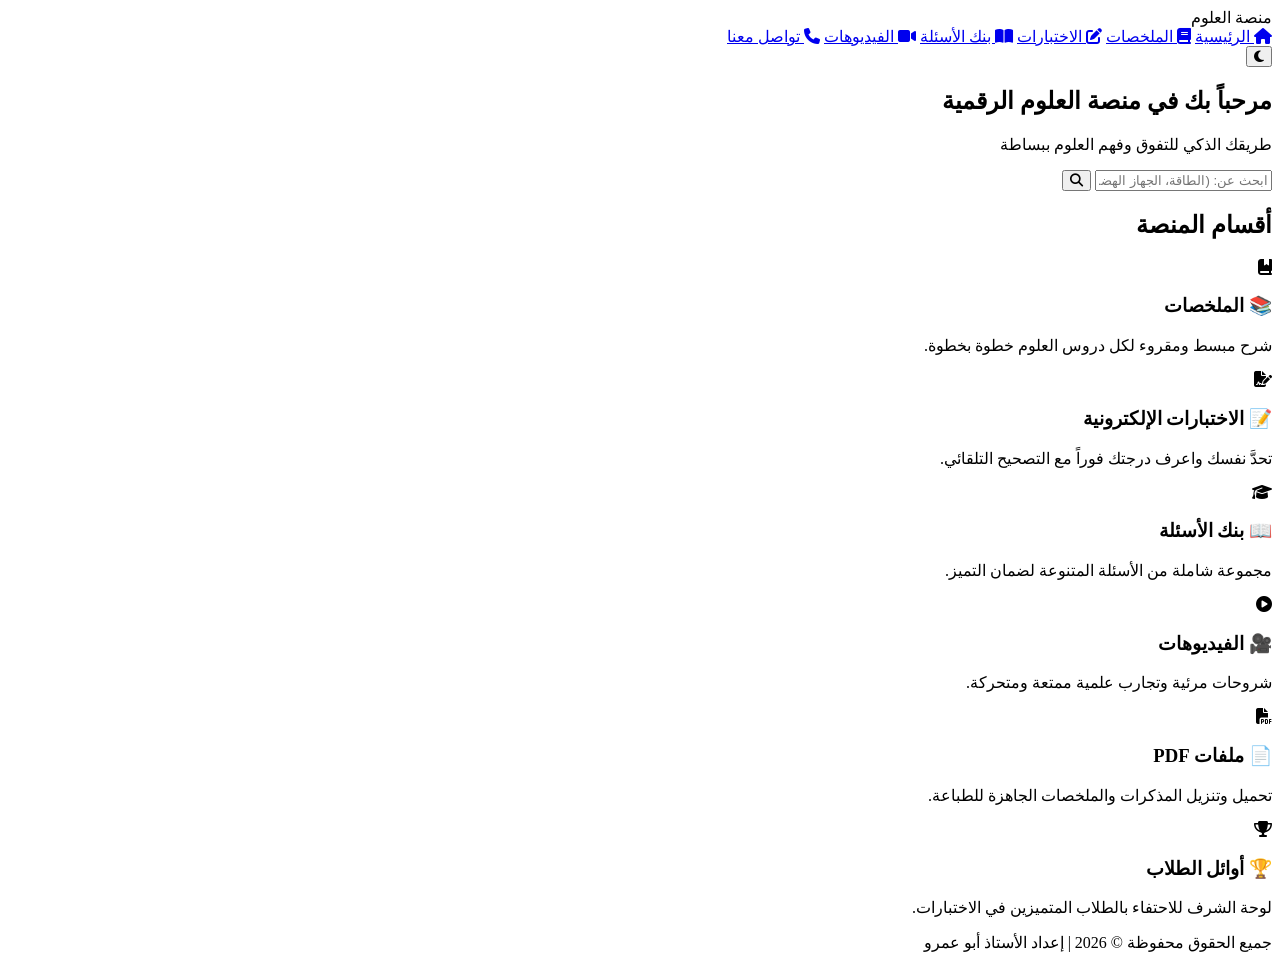
==== index.html @ 5ce40f59 "Create index.html" ====
<!DOCTYPE html>
<html lang="ar" dir="rtl">
<head>
    <meta charset="UTF-8">
    <meta name="viewport" content="width=device-width, initial-scale=1.0">
    <title>منصة العلوم التعليمية</title>
    <link rel="stylesheet" href="style.css">
    <link rel="stylesheet" href="https://cdnjs.cloudflare.com/ajax/libs/font-awesome/6.4.0/css/all.min.css">
</head>
<body>

    <header class="top-nav">
        <div class="nav-container">
            <div class="logo-zone">
                <span class="platform-name">منصة العلوم</span>
            </div>
            
            <nav class="nav-links">
                <a href="#home" class="nav-item active"><i class="fas fa-home"></i> الرئيسية</a>
                <a href="#summaries" class="nav-item"><i class="fas fa-book"></i> الملخصات</a>
                <a href="#exams" class="nav-item"><i class="fas fa-pen-to-square"></i> الاختبارات</a>
                <a href="#q-bank" class="nav-item"><i class="fas fa-book-open"></i> بنك الأسئلة</a>
                <a href="#videos" class="nav-item"><i class="fas fa-video"></i> الفيديوهات</a>
                <a href="#contact" class="nav-item"><i class="fas fa-phone"></i> تواصل معنا</a>
            </nav>

            <div class="nav-controls">
                <button id="theme-toggle" class="theme-btn">
                    <i class="fas fa-moon"></i>
                </button>
            </div>
        </div>
    </header>

    <section id="home" class="hero-section">
        <div class="hero-content">
            <h1>مرحباً بك في منصة العلوم الرقمية</h1>
            <p>طريقك الذكي للتفوق وفهم العلوم ببساطة</p>
            
            <div class="search-box">
                <input type="text" id="main-search" placeholder="ابحث عن: (الطاقة، الجهاز الهضمي، اختبار الصف الرابع...)">
                <button id="search-btn"><i class="fas fa-magnifying-glass"></i></button>
            </div>
        </div>
    </section>

    <main class="main-content">
        <div class="container">
            <h2 class="section-title">أقسام المنصة</h2>
            <div class="grid-cards">
                
                <div class="section-card">
                    <div class="card-icon"><i class="fas fa-book-bookmark"></i></div>
                    <h3>📚 الملخصات</h3>
                    <p>شرح مبسط ومقروء لكل دروس العلوم خطوة بخطوة.</p>
                </div>

                <div class="section-card">
                    <div class="card-icon"><i class="fas fa-file-signature"></i></div>
                    <h3>📝 الاختبارات الإلكترونية</h3>
                    <p>تحدَّ نفسك واعرف درجتك فوراً مع التصحيح التلقائي.</p>
                </div>

                <div class="section-card">
                    <div class="card-icon"><i class="fas fa-graduation-cap"></i></div>
                    <h3>📖 بنك الأسئلة</h3>
                    <p>مجموعة شاملة من الأسئلة المتنوعة لضمان التميز.</p>
                </div>

                <div class="section-card">
                    <div class="card-icon"><i class="fas fa-play-circle"></i></div>
                    <h3>🎥 الفيديوهات</h3>
                    <p>شروحات مرئية وتجارب علمية ممتعة ومتحركة.</p>
                </div>

                <div class="section-card">
                    <div class="card-icon"><i class="fas fa-file-pdf"></i></div>
                    <h3>📄 ملفات PDF</h3>
                    <p>تحميل وتنزيل المذكرات والملخصات الجاهزة للطباعة.</p>
                </div>

                <div class="section-card">
                    <div class="card-icon"><i class="fas fa-trophy"></i></div>
                    <h3>🏆 أوائل الطلاب</h3>
                    <p>لوحة الشرف للاحتفاء بالطلاب المتميزين في الاختبارات.</p>
                </div>

            </div>
        </div>
    </main>

    <footer class="main-footer">
        <p>جميع الحقوق محفوظة &copy; 2026 | إعداد الأستاذ أبو عمرو</p>
    </footer>

</body>
</html>
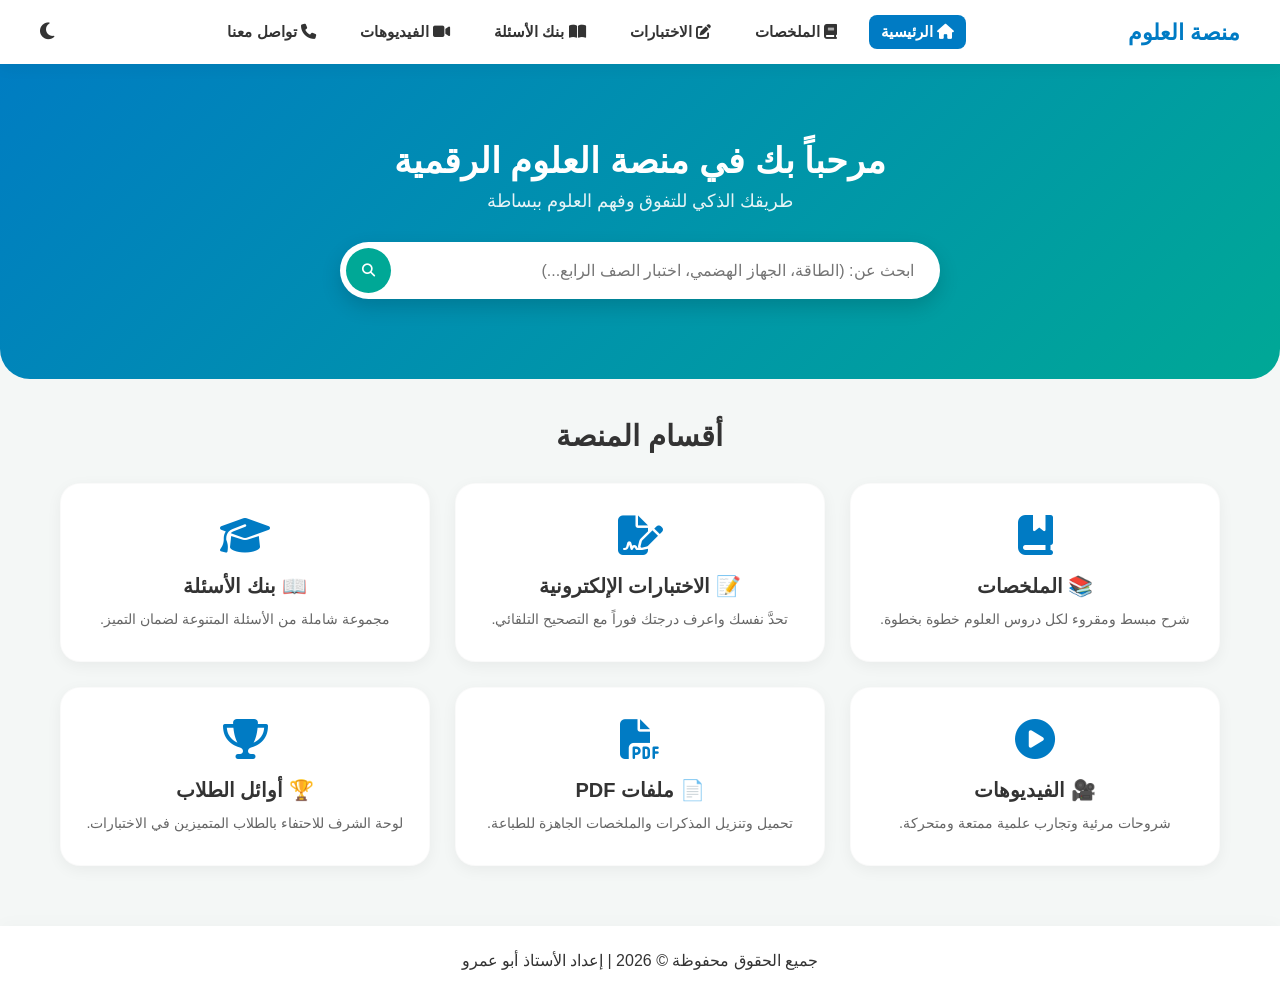
==== commit d6b66a87: "Update index.html" ====
--- a/index.html
+++ b/index.html
@@ -49,12 +49,13 @@
             <h2 class="section-title">أقسام المنصة</h2>
             <div class="grid-cards">
                 
-                <div class="section-card">
-                    <div class="card-icon"><i class="fas fa-book-bookmark"></i></div>
-                    <h3>📚 الملخصات</h3>
-                    <p>شرح مبسط ومقروء لكل دروس العلوم خطوة بخطوة.</p>
-                </div>
-
+               <a href="summaries.html" style="text-decoration: none; color: inherit; display: block;">
+            <div class="section-card">
+                <div class="card-icon"><i class="fas fa-book-bookmark"></i></div>
+                <h3>📚 الملخصات</h3>
+                <p>شرح مبسط ومقروء لكل دروس العلوم خطوة بخطوة.</p>
+            </div>
+        </a>
                 <div class="section-card">
                     <div class="card-icon"><i class="fas fa-file-signature"></i></div>
                     <h3>📝 الاختبارات الإلكترونية</h3>
--- a/style.css
+++ b/style.css
@@ -0,0 +1,236 @@
+/* إعادة ضبط عامة للموقع */
+* {
+    margin: 0;
+    padding: 0;
+    box-sizing: border-box;
+    font-family: 'Segoe UI', Tahoma, Geneva, Verdana, sans-serif;
+}
+
+:root {
+    --bg-color: #f4f7f6;
+    --text-color: #333333;
+    --card-bg: #ffffff;
+    --primary-color: #007bc4;
+    --accent-color: #00a896;
+    --nav-bg: #ffffff;
+    --shadow: 0 4px 15px rgba(0,0,0,0.05);
+}
+
+body {
+    background-color: var(--bg-color);
+    color: var(--text-color);
+    transition: all 0.3s ease;
+}
+
+/* الشريط العلوي الثابت */
+.top-nav {
+    position: fixed;
+    top: 0;
+    left: 0;
+    width: 100%;
+    background-color: var(--nav-bg);
+    box-shadow: var(--shadow);
+    z-index: 1000;
+    padding: 15px 20px;
+}
+
+.nav-container {
+    max-width: 1200px;
+    margin: 0 auto;
+    display: flex;
+    justify-content: space-between;
+    align-items: center;
+}
+
+.platform-name {
+    font-size: 1.4rem;
+    font-weight: bold;
+    color: var(--primary-color);
+}
+
+.nav-links {
+    display: flex;
+    gap: 20px;
+}
+
+.nav-links a {
+    text-decoration: none;
+    color: var(--text-color);
+    font-weight: 600;
+    font-size: 0.95rem;
+    padding: 8px 12px;
+    border-radius: 8px;
+    transition: 0.2s;
+}
+
+.nav-links a:hover, .nav-links a.active {
+    background-color: var(--primary-color);
+    color: white;
+}
+
+.theme-btn {
+    background: none;
+    border: none;
+    font-size: 1.2rem;
+    cursor: pointer;
+    color: var(--text-color);
+}
+
+/* واجهة الترحيب والبحث */
+.hero-section {
+    background: linear-gradient(135deg, #007bc4 0%, #00a896 100%);
+    color: white;
+    text-align: center;
+    padding: 140px 20px 80px 20px;
+    border-radius: 0 0 30px 30px;
+}
+
+.hero-content h1 {
+    font-size: 2.2rem;
+    margin-bottom: 10px;
+}
+
+.hero-content p {
+    font-size: 1.1rem;
+    opacity: 0.9;
+    margin-bottom: 30px;
+}
+
+/* مربع البحث الذكي */
+.search-box {
+    display: flex;
+    max-width: 600px;
+    margin: 0 auto;
+    background: white;
+    padding: 6px;
+    border-radius: 50px;
+    box-shadow: 0 8px 20px rgba(0,0,0,0.15);
+}
+
+.search-box input {
+    flex: 1;
+    border: none;
+    outline: none;
+    padding: 12px 20px;
+    font-size: 1rem;
+    border-radius: 50px;
+}
+
+.search-box button {
+    background-color: var(--accent-color);
+    border: none;
+    color: white;
+    width: 45px;
+    height: 45px;
+    border-radius: 50px;
+    cursor: pointer;
+    transition: 0.2s;
+}
+
+.search-box button:hover {
+    background-color: var(--primary-color);
+}
+
+/* شبكة البطاقات التفاعلية */
+.main-content {
+    max-width: 1200px;
+    margin: 40px auto;
+    padding: 0 20px;
+}
+
+.section-title {
+    text-align: center;
+    margin-bottom: 30px;
+    font-size: 1.8rem;
+    position: relative;
+}
+
+.grid-cards {
+    display: grid;
+    grid-template-columns: repeat(auto-fit, minmax(280px, 1fr));
+    gap: 25px;
+}
+
+.section-card {
+    background-color: var(--card-bg);
+    padding: 30px 20px;
+    border-radius: 20px;
+    text-align: center;
+    box-shadow: var(--shadow);
+    transition: transform 0.3s ease, box-shadow 0.3s ease;
+    cursor: pointer;
+    border: 1px solid rgba(0,0,0,0.02);
+}
+
+.section-card:hover {
+    transform: translateY(-5px);
+    box-shadow: 0 10px 25px rgba(0,0,0,0.08);
+}
+
+.card-icon {
+    font-size: 2.5rem;
+    color: var(--primary-color);
+    margin-bottom: 15px;
+}
+
+.section-card h3 {
+    font-size: 1.25rem;
+    margin-bottom: 10px;
+    color: var(--text-color);
+}
+
+.section-card p {
+    font-size: 0.9rem;
+    color: #666;
+    line-height: 1.6;
+}
+
+/* تذييل الصفحة */
+.main-footer {
+    text-align: center;
+    padding: 25px;
+    background-color: var(--nav-bg);
+    box-shadow: 0 -4px 15px rgba(0,0,0,0.02);
+    margin-top: 60px;
+    font-weight: 500;
+}
+
+/* التجاوب مع الهواتف الذكية */
+@media (max-width: 768px) {
+    .nav-links {
+        display: none;
+    }
+    .hero-content h1 {
+        font-size: 1.7rem;
+    }
+    .grid-cards {
+        grid-template-columns: 1fr;
+    }
+}
+/* ألوان الوضع الليلي الذكي */
+body.dark-theme {
+    --bg-color: #121212;
+    --text-color: #e0e0e0;
+    --card-bg: #1e1e1e;
+    --nav-bg: #1e1e1e;
+    --shadow: 0 4px 15px rgba(0,0,0,0.3);
+}
+body.dark-theme .search-box {
+    background: #2a2a2a;
+}
+body.dark-theme .search-box input {
+    background: #2a2a2a;
+    color: white;
+}
+body.dark-theme .nav-links a {
+    color: #e0e0e0;
+}
+body.dark-theme .section-card p {
+    color: #bbb;
+}
+body.dark-theme .section-card h3 {
+    color: #fff;
+}
+body.dark-theme .section-title {
+    color: #fff;
+}
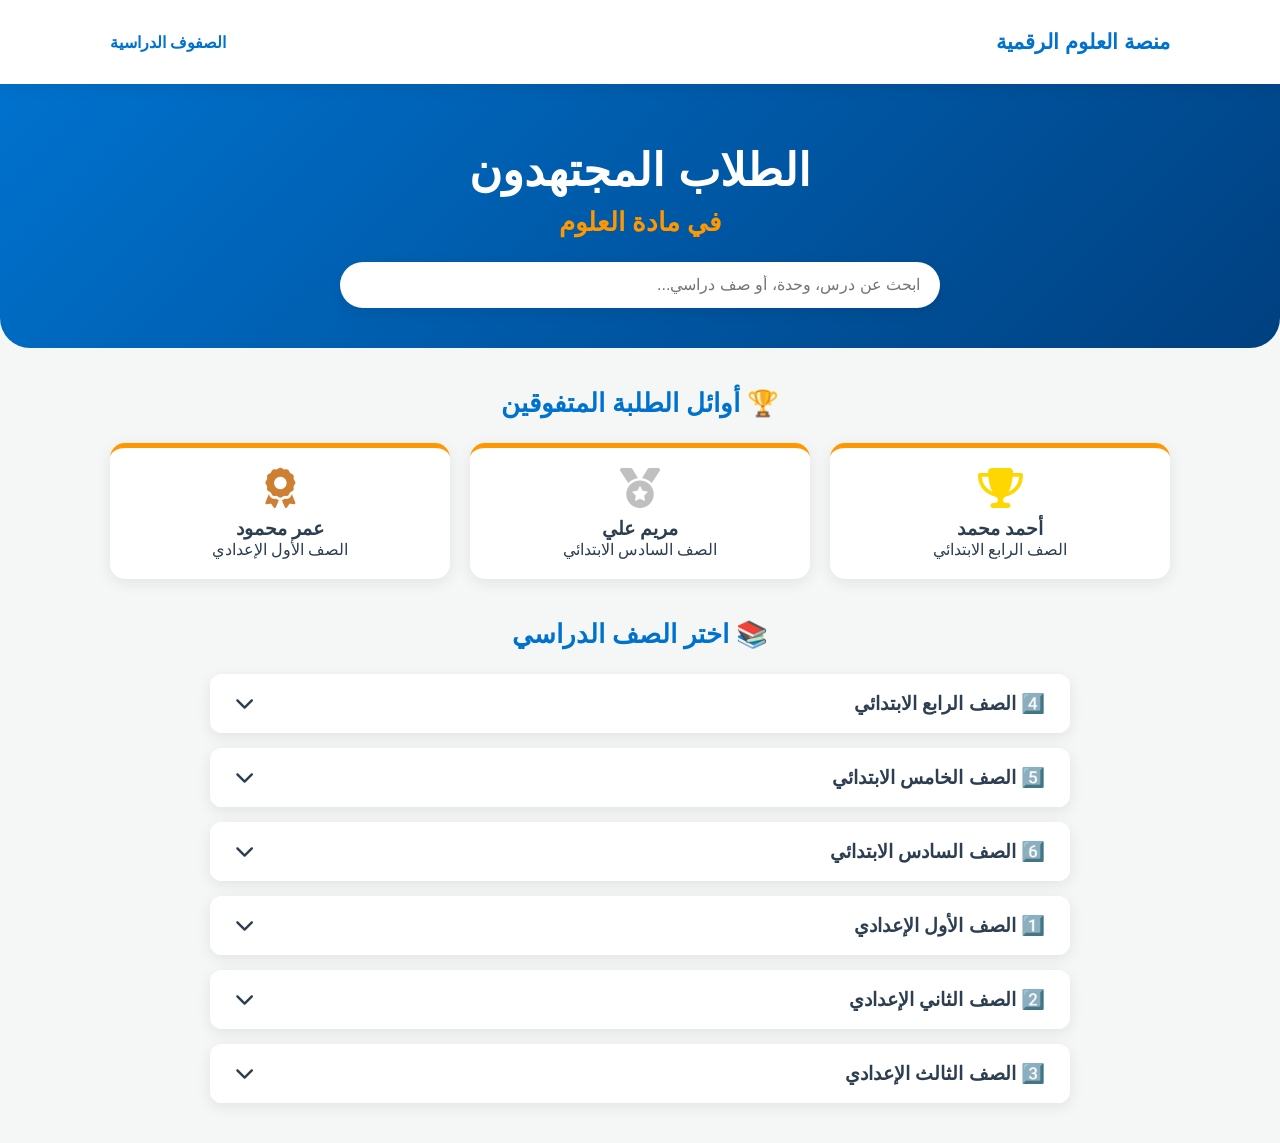
==== commit 2d08fe39: "Update index.html" ====
--- a/index.html
+++ b/index.html
@@ -3,96 +3,326 @@
 <head>
     <meta charset="UTF-8">
     <meta name="viewport" content="width=device-width, initial-scale=1.0">
-    <title>منصة العلوم التعليمية</title>
+    <title>الطلاب المجتهدون - في مادة العلوم</title>
     <link rel="stylesheet" href="style.css">
     <link rel="stylesheet" href="https://cdnjs.cloudflare.com/ajax/libs/font-awesome/6.4.0/css/all.min.css">
+    <style>
+        :root {
+            --primary: #0072ce;
+            --accent: #ff9800;
+            --bg-light: #f4f7f6;
+            --card-bg: #ffffff;
+            --text-dark: #2c3e50;
+            --shadow: 0 4px 15px rgba(0,0,0,0.08);
+        }
+
+        body {
+            font-family: 'Segoe UI', Tahoma, Geneva, Verdana, sans-serif;
+            background-color: var(--bg-light);
+            margin: 0;
+            padding: 0;
+            color: var(--text-dark);
+        }
+
+        /* الشريط العلوي */
+        .top-nav {
+            background-color: var(--card-bg);
+            box-shadow: var(--shadow);
+            position: sticky;
+            top: 0;
+            z-index: 1000;
+        }
+        .nav-container {
+            max-width: 1100px;
+            margin: 0 auto;
+            padding: 15px 20px;
+            display: flex;
+            justify-content: space-between;
+            align-items: center;
+        }
+        .brand-logo {
+            font-size: 1.3rem;
+            font-weight: bold;
+            color: var(--primary);
+        }
+
+        /* الواجهة الترحيبية */
+        .hero {
+            text-align: center;
+            padding: 60px 20px 40px 20px;
+            background: linear-gradient(135deg, #0072ce 0%, #004080 100%);
+            color: white;
+            border-bottom-left-radius: 30px;
+            border-bottom-right-radius: 30px;
+        }
+        .hero h1 {
+            font-size: 2.8rem;
+            margin: 0 0 10px 0;
+            font-weight: 800;
+        }
+        .hero h2 {
+            font-size: 1.6rem;
+            margin: 0 0 25px 0;
+            color: var(--accent);
+            font-weight: 600;
+        }
+        .search-container {
+            max-width: 600px;
+            margin: 0 auto;
+            display: flex;
+            gap: 10px;
+        }
+        .search-input {
+            width: 100%;
+            padding: 14px 20px;
+            border-radius: 50px;
+            border: none;
+            font-size: 1rem;
+            outline: none;
+            box-shadow: var(--shadow);
+        }
+
+        /* قسم أوائل الطلبة */
+        .leaderboard-section {
+            max-width: 1100px;
+            margin: 40px auto 20px auto;
+            padding: 0 20px;
+        }
+        .section-title {
+            text-align: center;
+            font-size: 1.6rem;
+            color: var(--primary);
+            margin-bottom: 25px;
+        }
+        .top-students-grid {
+            display: grid;
+            grid-template-columns: repeat(auto-fit, minmax(240px, 1fr));
+            gap: 20px;
+        }
+        .student-card {
+            background: var(--card-bg);
+            border-radius: 15px;
+            padding: 20px;
+            text-align: center;
+            box-shadow: var(--shadow);
+            border-top: 5px solid var(--accent);
+        }
+        .badge-icon {
+            font-size: 2.5rem;
+            color: #ffd700;
+            margin-bottom: 10px;
+        }
+
+        /* شجرة الصفوف الدراسية */
+        .curriculum-section {
+            max-width: 900px;
+            margin: 40px auto;
+            padding: 0 20px;
+        }
+        .grade-box {
+            background: var(--card-bg);
+            border-radius: 12px;
+            margin-bottom: 15px;
+            box-shadow: var(--shadow);
+            overflow: hidden;
+        }
+        .grade-header {
+            padding: 18px 25px;
+            background: var(--card-bg);
+            font-size: 1.2rem;
+            font-weight: bold;
+            cursor: pointer;
+            display: flex;
+            justify-content: space-between;
+            align-items: center;
+            transition: background 0.3s;
+        }
+        .grade-header:hover {
+            background: #eef5fc;
+        }
+        .grade-content {
+            display: none;
+            padding: 15px 25px;
+            background: #fafafa;
+            border-top: 1px solid #eee;
+        }
+
+        /* تفريع الترام والوحدات والدروس */
+        .term-title {
+            font-weight: bold;
+            color: var(--primary);
+            margin: 15px 0 10px 0;
+            font-size: 1.1rem;
+        }
+        .unit-box {
+            margin-right: 15px;
+            margin-bottom: 10px;
+        }
+        .unit-title {
+            font-weight: 600;
+            color: #555;
+            cursor: pointer;
+            padding: 8px 0;
+        }
+        .lessons-list {
+            display: none;
+            margin-right: 20px;
+            list-style: none;
+            padding: 0;
+        }
+        .lesson-item {
+            background: #fff;
+            padding: 12px 15px;
+            border-radius: 8px;
+            margin-bottom: 8px;
+            border: 1px solid #e2e8f0;
+        }
+        .lesson-name {
+            font-weight: bold;
+            margin-bottom: 8px;
+            color: #333;
+        }
+        .resource-buttons {
+            display: flex;
+            gap: 10px;
+            flex-wrap: wrap;
+        }
+        .res-btn {
+            padding: 6px 12px;
+            border-radius: 6px;
+            text-decoration: none;
+            font-size: 0.85rem;
+            font-weight: bold;
+            color: white;
+            display: flex;
+            align-items: center;
+            gap: 5px;
+        }
+        .btn-summary { background-color: #28a745; }
+        .btn-exam { background-color: #0072ce; }
+        .btn-bank { background-color: #6f42c1; }
+        .btn-video { background-color: #dc3545; }
+
+        .active-display { display: block !important; }
+    </style>
 </head>
 <body>
 
+    <!-- الشريط العلوي -->
     <header class="top-nav">
         <div class="nav-container">
-            <div class="logo-zone">
-                <span class="platform-name">منصة العلوم</span>
-            </div>
-            
-            <nav class="nav-links">
-                <a href="#home" class="nav-item active"><i class="fas fa-home"></i> الرئيسية</a>
-                <a href="#summaries" class="nav-item"><i class="fas fa-book"></i> الملخصات</a>
-                <a href="#exams" class="nav-item"><i class="fas fa-pen-to-square"></i> الاختبارات</a>
-                <a href="#q-bank" class="nav-item"><i class="fas fa-book-open"></i> بنك الأسئلة</a>
-                <a href="#videos" class="nav-item"><i class="fas fa-video"></i> الفيديوهات</a>
-                <a href="#contact" class="nav-item"><i class="fas fa-phone"></i> تواصل معنا</a>
-            </nav>
-
-            <div class="nav-controls">
-                <button id="theme-toggle" class="theme-btn">
-                    <i class="fas fa-moon"></i>
-                </button>
+            <div class="brand-logo"> منصة العلوم الرقمية</div>
+            <div>
+                <a href="#curriculum" style="text-decoration:none; font-weight:bold; color:var(--primary);">الصفوف الدراسية</a>
             </div>
         </div>
     </header>
 
-    <section id="home" class="hero-section">
-        <div class="hero-content">
-            <h1>مرحباً بك في منصة العلوم الرقمية</h1>
-            <p>طريقك الذكي للتفوق وفهم العلوم ببساطة</p>
-            
-            <div class="search-box">
-                <input type="text" id="main-search" placeholder="ابحث عن: (الطاقة، الجهاز الهضمي، اختبار الصف الرابع...)">
-                <button id="search-btn"><i class="fas fa-magnifying-glass"></i></button>
-            </div>
+    <!-- الواجهة الترحيبية -->
+    <section class="hero">
+        <h1>الطلاب المجتهدون</h1>
+        <h2>في مادة العلوم</h2>
+        <div class="search-container">
+            <input type="text" class="search-input" placeholder="ابحث عن درس، وحدة، أو صف دراسي...">
         </div>
     </section>
 
-    <main class="main-content">
-        <div class="container">
-            <h2 class="section-title">أقسام المنصة</h2>
-            <div class="grid-cards">
+    <!-- لوحة شرف أوائل الطلبة -->
+    <section class="leaderboard-section">
+        <h2 class="section-title">🏆 أوائل الطلبة المتفوقين</h2>
+        <div class="top-students-grid">
+            <div class="student-card">
+                <i class="fas fa-trophy badge-icon"></i>
+                <h3>أحمد محمد</h3>
+                <p>الصف الرابع الابتدائي</p>
+            </div>
+            <div class="student-card">
+                <i class="fas fa-medal badge-icon" style="color: #c0c0c0;"></i>
+                <h3>مريم علي</h3>
+                <p>الصف السادس الابتدائي</p>
+            </div>
+            <div class="student-card">
+                <i class="fas fa-award badge-icon" style="color: #cd7f32;"></i>
+                <h3>عمر محمود</h3>
+                <p>الصف الأول الإعدادي</p>
+            </div>
+        </div>
+    </section>
+
+    <!-- أقسام الصفوف الدراسية الشجرية -->
+    <section class="curriculum-section" id="curriculum">
+        <h2 class="section-title">📚 اختر الصف الدراسي</h2>
+
+        <!-- الصف الرابع الابتدائي -->
+        <div class="grade-box">
+            <div class="grade-header" onclick="toggleElement('grade4')">
+                <span>4️⃣ الصف الرابع الابتدائي</span>
+                <i class="fas fa-chevron-down"></i>
+            </div>
+            <div id="grade4" class="grade-content">
                 
-               <a href="summaries.html" style="text-decoration: none; color: inherit; display: block;">
-            <div class="section-card">
-                <div class="card-icon"><i class="fas fa-book-bookmark"></i></div>
-                <h3>📚 الملخصات</h3>
-                <p>شرح مبسط ومقروء لكل دروس العلوم خطوة بخطوة.</p>
-            </div>
-        </a>
-                <div class="section-card">
-                    <div class="card-icon"><i class="fas fa-file-signature"></i></div>
-                    <h3>📝 الاختبارات الإلكترونية</h3>
-                    <p>تحدَّ نفسك واعرف درجتك فوراً مع التصحيح التلقائي.</p>
+                <!-- الترم الأول -->
+                <div class="term-title">🗓️ الفصل الدراسي الأول</div>
+                
+                <!-- الوحدة الأولى -->
+                <div class="unit-box">
+                    <div class="unit-title" onclick="toggleElement('unit4-1')">📂 الوحدة الأولى: الأنظمة الحية</div>
+                    <ul id="unit4-1" class="lessons-list">
+                        <li class="lesson-item">
+                            <div class="lesson-name">📄 الدرس الأول: التكيف والبقاء</div>
+                            <div class="resource-buttons">
+                                <a href="summaries.html" class="res-btn btn-summary"><i class="fas fa-book"></i> الملخص</a>
+                                <a href="exams.html" class="res-btn btn-exam"><i class="fas fa-pen"></i> الاختبار</a>
+                                <a href="#" class="res-btn btn-bank"><i class="fas fa-question-circle"></i> بنك الأسئلة</a>
+                                <a href="#" class="res-btn btn-video"><i class="fas fa-video"></i> الشرح</a>
+                            </div>
+                        </li>
+                    </ul>
                 </div>
 
-                <div class="section-card">
-                    <div class="card-icon"><i class="fas fa-graduation-cap"></i></div>
-                    <h3>📖 بنك الأسئلة</h3>
-                    <p>مجموعة شاملة من الأسئلة المتنوعة لضمان التميز.</p>
+            </div>
+        </div>
+
+        <!-- الصف الخامس الابتدائي -->
+        <div class="grade-box">
+            <div class="grade-header" onclick="toggleElement('grade5')">
+                <span>5️⃣ الصف الخامس الابتدائي</span>
+                <i class="fas fa-chevron-down"></i>
+            </div>
+            <div id="grade5" class="grade-content">
+                <div class="term-title">🗓️ الفصل الدراسي الأول</div>
+                <div class="unit-box">
+                    <div class="unit-title" onclick="toggleElement('unit5-1')">📂 الوحدة الأولى: العلاقات بين الكائنات الحية</div>
+                    <ul id="unit5-1" class="lessons-list">
+                        <li class="lesson-item">
+                            <div class="lesson-name">📄 الدرس الأول: احتياجات النبات</div>
+                            <div class="resource-buttons">
+                                <a href="summaries.html" class="res-btn btn-summary"><i class="fas fa-book"></i> الملخص</a>
+                                <a href="exams.html" class="res-btn btn-exam"><i class="fas fa-pen"></i> الاختبار</a>
+                                <a href="#" class="res-btn btn-bank"><i class="fas fa-question-circle"></i> بنك الأسئلة</a>
+                                <a href="#" class="res-btn btn-video"><i class="fas fa-video"></i> الشرح</a>
+                            </div>
+                        </li>
+                    </ul>
                 </div>
-
-                <div class="section-card">
-                    <div class="card-icon"><i class="fas fa-play-circle"></i></div>
-                    <h3>🎥 الفيديوهات</h3>
-                    <p>شروحات مرئية وتجارب علمية ممتعة ومتحركة.</p>
-                </div>
-
-                <div class="section-card">
-                    <div class="card-icon"><i class="fas fa-file-pdf"></i></div>
-                    <h3>📄 ملفات PDF</h3>
-                    <p>تحميل وتنزيل المذكرات والملخصات الجاهزة للطباعة.</p>
-                </div>
-
-                <div class="section-card">
-                    <div class="card-icon"><i class="fas fa-trophy"></i></div>
-                    <h3>🏆 أوائل الطلاب</h3>
-                    <p>لوحة الشرف للاحتفاء بالطلاب المتميزين في الاختبارات.</p>
-                </div>
-
-            </div>
-        </div>
-    </main>
-
-    <footer class="main-footer">
-        <p>جميع الحقوق محفوظة &copy; 2026 | إعداد الأستاذ أبو عمرو</p>
-    </footer>
-
+            </div>
+        </div>
+
+        <!-- باقي الصفوف بنفس الطريقة (السادس، الأول/الثاني/الثالث الإعدادي) -->
+        <div class="grade-box"><div class="grade-header"><span>6️⃣ الصف السادس الابتدائي</span><i class="fas fa-chevron-down"></i></div></div>
+        <div class="grade-box"><div class="grade-header"><span>1️⃣ الصف الأول الإعدادي</span><i class="fas fa-chevron-down"></i></div></div>
+        <div class="grade-box"><div class="grade-header"><span>2️⃣ الصف الثاني الإعدادي</span><i class="fas fa-chevron-down"></i></div></div>
+        <div class="grade-box"><div class="grade-header"><span>3️⃣ الصف الثالث الإعدادي</span><i class="fas fa-chevron-down"></i></div></div>
+
+    </section>
+
+    <script>
+        function toggleElement(id) {
+            const el = document.getElementById(id);
+            if (el) {
+                el.classList.toggle('active-display');
+            }
+        }
+    </script>
 </body>
 </html>
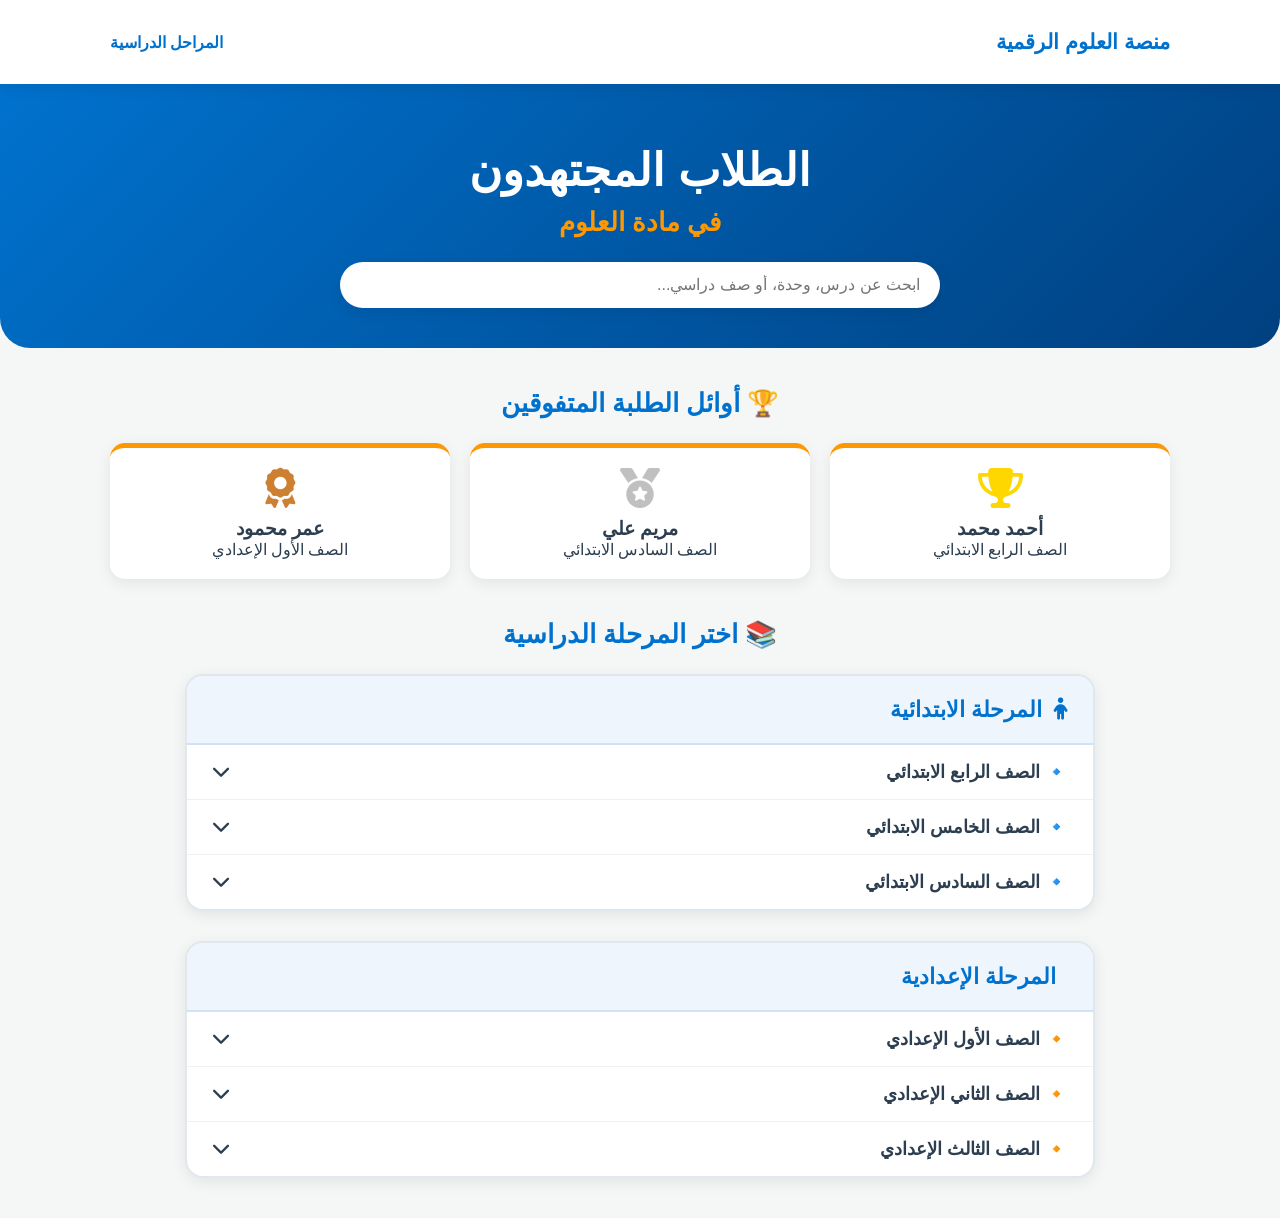
==== commit 0032108c: "Update index.html" ====
--- a/index.html
+++ b/index.html
@@ -113,38 +113,59 @@
             margin-bottom: 10px;
         }
 
-        /* شجرة الصفوف الدراسية */
+        /* شجرة المناهج الدراسية */
         .curriculum-section {
-            max-width: 900px;
+            max-width: 950px;
             margin: 40px auto;
             padding: 0 20px;
         }
+
+        /* كروت المراحل الدراسية الرئيسية */
+        .stage-card {
+            background: var(--card-bg);
+            border-radius: 18px;
+            margin-bottom: 30px;
+            box-shadow: var(--shadow);
+            border: 2px solid #e1e8ed;
+            overflow: hidden;
+        }
+        .stage-header {
+            background: #eef5fc;
+            padding: 20px 25px;
+            font-size: 1.4rem;
+            font-weight: bold;
+            color: var(--primary);
+            display: flex;
+            align-items: center;
+            gap: 12px;
+            border-bottom: 2px solid #d0e2f5;
+        }
+
+        /* الصفوف الدراسية داخل المرحلة */
         .grade-box {
-            background: var(--card-bg);
-            border-radius: 12px;
-            margin-bottom: 15px;
-            box-shadow: var(--shadow);
-            overflow: hidden;
+            border-bottom: 1px solid #f0f0f0;
+        }
+        .grade-box:last-child {
+            border-bottom: none;
         }
         .grade-header {
-            padding: 18px 25px;
-            background: var(--card-bg);
-            font-size: 1.2rem;
+            padding: 16px 25px;
+            font-size: 1.15rem;
             font-weight: bold;
             cursor: pointer;
             display: flex;
             justify-content: space-between;
             align-items: center;
-            transition: background 0.3s;
+            transition: background 0.2s;
         }
         .grade-header:hover {
-            background: #eef5fc;
+            background: #f8fafc;
         }
         .grade-content {
             display: none;
-            padding: 15px 25px;
+            padding: 15px 30px;
             background: #fafafa;
-            border-top: 1px solid #eee;
+            border-top: 1px dashed #e2e8f0;
         }
 
         /* تفريع الترام والوحدات والدروس */
@@ -152,17 +173,17 @@
             font-weight: bold;
             color: var(--primary);
             margin: 15px 0 10px 0;
-            font-size: 1.1rem;
+            font-size: 1.05rem;
         }
         .unit-box {
             margin-right: 15px;
-            margin-bottom: 10px;
+            margin-bottom: 12px;
         }
         .unit-title {
             font-weight: 600;
-            color: #555;
+            color: #444;
             cursor: pointer;
-            padding: 8px 0;
+            padding: 6px 0;
         }
         .lessons-list {
             display: none;
@@ -211,9 +232,9 @@
     <!-- الشريط العلوي -->
     <header class="top-nav">
         <div class="nav-container">
-            <div class="brand-logo"> منصة العلوم الرقمية</div>
+            <div class="brand-logo">منصة العلوم الرقمية</div>
             <div>
-                <a href="#curriculum" style="text-decoration:none; font-weight:bold; color:var(--primary);">الصفوف الدراسية</a>
+                <a href="#curriculum" style="text-decoration:none; font-weight:bold; color:var(--primary);">المراحل الدراسية</a>
             </div>
         </div>
     </header>
@@ -249,70 +270,121 @@
         </div>
     </section>
 
-    <!-- أقسام الصفوف الدراسية الشجرية -->
+    <!-- أقسام المراحل المحددة والصفوف الدراسية -->
     <section class="curriculum-section" id="curriculum">
-        <h2 class="section-title">📚 اختر الصف الدراسي</h2>
-
-        <!-- الصف الرابع الابتدائي -->
-        <div class="grade-box">
-            <div class="grade-header" onclick="toggleElement('grade4')">
-                <span>4️⃣ الصف الرابع الابتدائي</span>
-                <i class="fas fa-chevron-down"></i>
-            </div>
-            <div id="grade4" class="grade-content">
-                
-                <!-- الترم الأول -->
-                <div class="term-title">🗓️ الفصل الدراسي الأول</div>
-                
-                <!-- الوحدة الأولى -->
-                <div class="unit-box">
-                    <div class="unit-title" onclick="toggleElement('unit4-1')">📂 الوحدة الأولى: الأنظمة الحية</div>
-                    <ul id="unit4-1" class="lessons-list">
-                        <li class="lesson-item">
-                            <div class="lesson-name">📄 الدرس الأول: التكيف والبقاء</div>
-                            <div class="resource-buttons">
-                                <a href="summaries.html" class="res-btn btn-summary"><i class="fas fa-book"></i> الملخص</a>
-                                <a href="exams.html" class="res-btn btn-exam"><i class="fas fa-pen"></i> الاختبار</a>
-                                <a href="#" class="res-btn btn-bank"><i class="fas fa-question-circle"></i> بنك الأسئلة</a>
-                                <a href="#" class="res-btn btn-video"><i class="fas fa-video"></i> الشرح</a>
-                            </div>
-                        </li>
-                    </ul>
-                </div>
-
+        <h2 class="section-title">📚 اختر المرحلة الدراسية</h2>
+
+        <!-- 🏫 1. المرحلة الابتدائية -->
+        <div class="stage-card">
+            <div class="stage-header">
+                <i class="fas fa-child"></i> المرحلة الابتدائية
+            </div>
+
+            <!-- الصف الرابع -->
+            <div class="grade-box">
+                <div class="grade-header" onclick="toggleElement('grade4')">
+                    <span>🔹 الصف الرابع الابتدائي</span>
+                    <i class="fas fa-chevron-down"></i>
+                </div>
+                <div id="grade4" class="grade-content">
+                    <div class="term-title">🗓️ الفصل الدراسي الأول</div>
+                    <div class="unit-box">
+                        <div class="unit-title" onclick="toggleElement('unit4-1')">📂 الوحدة الأولى: الأنظمة الحية</div>
+                        <ul id="unit4-1" class="lessons-list">
+                            <li class="lesson-item">
+                                <div class="lesson-name">📄 الدرس الأول: التكيف والبقاء</div>
+                                <div class="resource-buttons">
+                                    <a href="summaries.html" class="res-btn btn-summary"><i class="fas fa-book"></i> الملخص</a>
+                                    <a href="exams.html" class="res-btn btn-exam"><i class="fas fa-pen"></i> الاختبار</a>
+                                    <a href="#" class="res-btn btn-bank"><i class="fas fa-question-circle"></i> بنك الأسئلة</a>
+                                    <a href="#" class="res-btn btn-video"><i class="fas fa-video"></i> الشرح</a>
+                                </div>
+                            </li>
+                        </ul>
+                    </div>
+                </div>
+            </div>
+
+            <!-- الصف الخامس -->
+            <div class="grade-box">
+                <div class="grade-header" onclick="toggleElement('grade5')">
+                    <span>🔹 الصف الخامس الابتدائي</span>
+                    <i class="fas fa-chevron-down"></i>
+                </div>
+                <div id="grade5" class="grade-content">
+                    <div class="term-title">🗓️ الفصل الدراسي الأول</div>
+                    <div class="unit-box">
+                        <div class="unit-title" onclick="toggleElement('unit5-1')">📂 الوحدة الأولى: العلاقات بين الكائنات الحية</div>
+                        <ul id="unit5-1" class="lessons-list">
+                            <li class="lesson-item">
+                                <div class="lesson-name">📄 الدرس الأول: احتياجات النبات</div>
+                                <div class="resource-buttons">
+                                    <a href="summaries.html" class="res-btn btn-summary"><i class="fas fa-book"></i> الملخص</a>
+                                    <a href="exams.html" class="res-btn btn-exam"><i class="fas fa-pen"></i> الاختبار</a>
+                                    <a href="#" class="res-btn btn-bank"><i class="fas fa-question-circle"></i> بنك الأسئلة</a>
+                                    <a href="#" class="res-btn btn-video"><i class="fas fa-video"></i> الشرح</a>
+                                </div>
+                            </li>
+                        </ul>
+                    </div>
+                </div>
+            </div>
+
+            <!-- الصف السادس -->
+            <div class="grade-box">
+                <div class="grade-header" onclick="toggleElement('grade6')">
+                    <span>🔹 الصف السادس الابتدائي</span>
+                    <i class="fas fa-chevron-down"></i>
+                </div>
+                <div id="grade6" class="grade-content">
+                    <div class="term-title">🗓️ الفصل الدراسي الأول</div>
+                    <p style="color:#777; font-size:0.9rem;">سيتم إضافة الوحدات قريباً...</p>
+                </div>
             </div>
         </div>
 
-        <!-- الصف الخامس الابتدائي -->
-        <div class="grade-box">
-            <div class="grade-header" onclick="toggleElement('grade5')">
-                <span>5️⃣ الصف الخامس الابتدائي</span>
-                <i class="fas fa-chevron-down"></i>
-            </div>
-            <div id="grade5" class="grade-content">
-                <div class="term-title">🗓️ الفصل الدراسي الأول</div>
-                <div class="unit-box">
-                    <div class="unit-title" onclick="toggleElement('unit5-1')">📂 الوحدة الأولى: العلاقات بين الكائنات الحية</div>
-                    <ul id="unit5-1" class="lessons-list">
-                        <li class="lesson-item">
-                            <div class="lesson-name">📄 الدرس الأول: احتياجات النبات</div>
-                            <div class="resource-buttons">
-                                <a href="summaries.html" class="res-btn btn-summary"><i class="fas fa-book"></i> الملخص</a>
-                                <a href="exams.html" class="res-btn btn-exam"><i class="fas fa-pen"></i> الاختبار</a>
-                                <a href="#" class="res-btn btn-bank"><i class="fas fa-question-circle"></i> بنك الأسئلة</a>
-                                <a href="#" class="res-btn btn-video"><i class="fas fa-video"></i> الشرح</a>
-                            </div>
-                        </li>
-                    </ul>
+        <!-- 🏫 2. المرحلة الإعدادية -->
+        <div class="stage-card">
+            <div class="stage-header">
+                <i class="fas fa-user-graduates"></i> المرحلة الإعدادية
+            </div>
+
+            <!-- الصف الأول الإعدادي -->
+            <div class="grade-box">
+                <div class="grade-header" onclick="toggleElement('prep1')">
+                    <span>🔸 الصف الأول الإعدادي</span>
+                    <i class="fas fa-chevron-down"></i>
+                </div>
+                <div id="prep1" class="grade-content">
+                    <div class="term-title">🗓️ الفصل الدراسي الأول</div>
+                    <p style="color:#777; font-size:0.9rem;">سيتم إضافة الوحدات قريباً...</p>
+                </div>
+            </div>
+
+            <!-- الصف الثاني الإعدادي -->
+            <div class="grade-box">
+                <div class="grade-header" onclick="toggleElement('prep2')">
+                    <span>🔸 الصف الثاني الإعدادي</span>
+                    <i class="fas fa-chevron-down"></i>
+                </div>
+                <div id="prep2" class="grade-content">
+                    <div class="term-title">🗓️ الفصل الدراسي الأول</div>
+                    <p style="color:#777; font-size:0.9rem;">سيتم إضافة الوحدات قريباً...</p>
+                </div>
+            </div>
+
+            <!-- الصف الثالث الإعدادي -->
+            <div class="grade-box">
+                <div class="grade-header" onclick="toggleElement('prep3')">
+                    <span>🔸 الصف الثالث الإعدادي</span>
+                    <i class="fas fa-chevron-down"></i>
+                </div>
+                <div id="prep3" class="grade-content">
+                    <div class="term-title">🗓️ الفصل الدراسي الأول</div>
+                    <p style="color:#777; font-size:0.9rem;">سيتم إضافة الوحدات قريباً...</p>
                 </div>
             </div>
         </div>
-
-        <!-- باقي الصفوف بنفس الطريقة (السادس، الأول/الثاني/الثالث الإعدادي) -->
-        <div class="grade-box"><div class="grade-header"><span>6️⃣ الصف السادس الابتدائي</span><i class="fas fa-chevron-down"></i></div></div>
-        <div class="grade-box"><div class="grade-header"><span>1️⃣ الصف الأول الإعدادي</span><i class="fas fa-chevron-down"></i></div></div>
-        <div class="grade-box"><div class="grade-header"><span>2️⃣ الصف الثاني الإعدادي</span><i class="fas fa-chevron-down"></i></div></div>
-        <div class="grade-box"><div class="grade-header"><span>3️⃣ الصف الثالث الإعدادي</span><i class="fas fa-chevron-down"></i></div></div>
 
     </section>
 
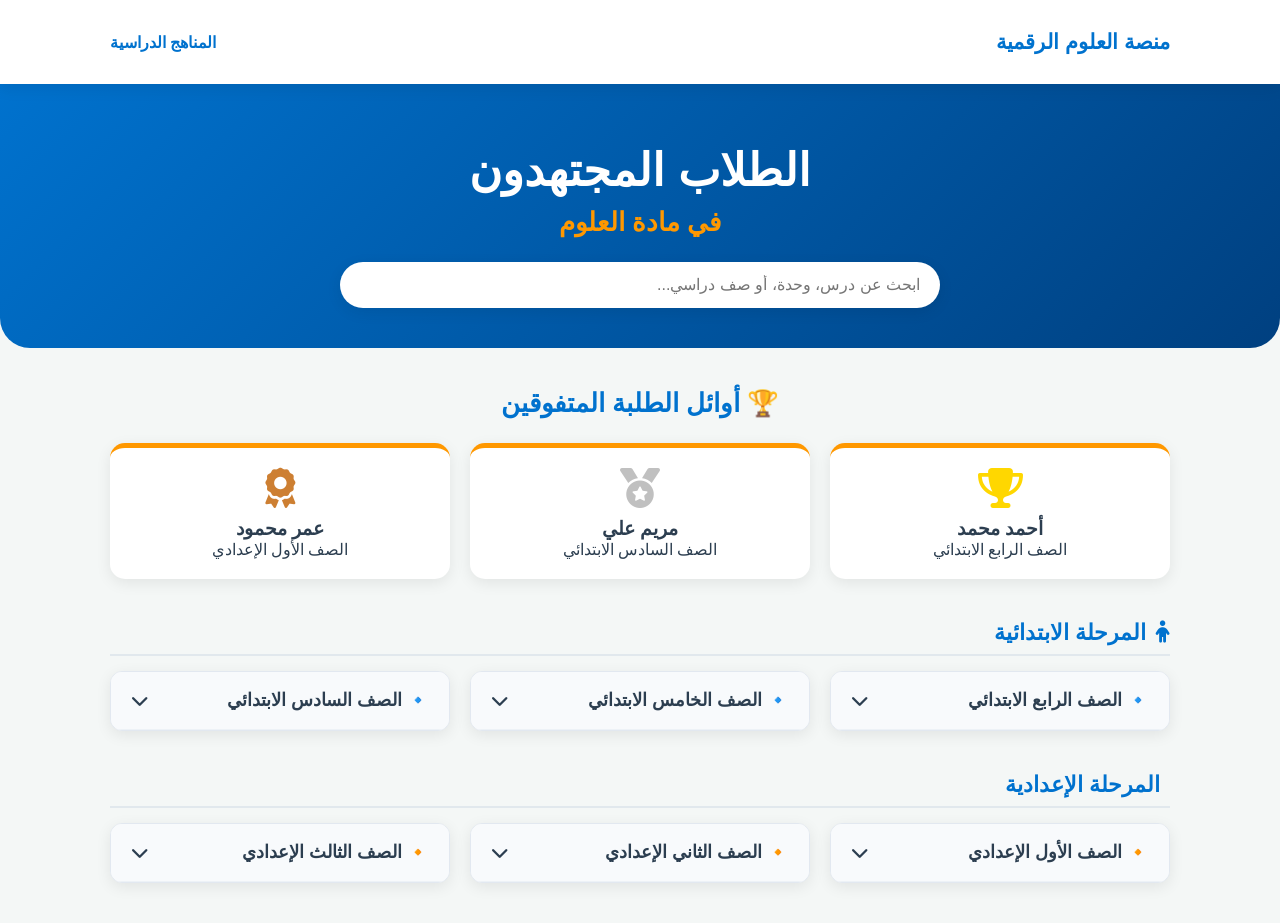
==== commit f2ceaa31: "Update index.html" ====
--- a/index.html
+++ b/index.html
@@ -113,111 +113,118 @@
             margin-bottom: 10px;
         }
 
-        /* شجرة المناهج الدراسية */
+        /* شجرة المناهج الدراسية والمراحل */
         .curriculum-section {
-            max-width: 950px;
+            max-width: 1100px;
             margin: 40px auto;
             padding: 0 20px;
         }
 
-        /* كروت المراحل الدراسية الرئيسية */
-        .stage-card {
+        .stage-container {
+            margin-bottom: 40px;
+        }
+        .stage-title {
+            font-size: 1.4rem;
+            font-weight: bold;
+            color: var(--primary);
+            margin-bottom: 15px;
+            display: flex;
+            align-items: center;
+            gap: 10px;
+            border-bottom: 2px solid #e1e8ed;
+            padding-bottom: 8px;
+        }
+
+        /* شبكة الصفوف الأفقية المتجاورة */
+        .grades-horizontal-grid {
+            display: grid;
+            grid-template-columns: repeat(auto-fit, minmax(300px, 1fr));
+            gap: 20px;
+        }
+
+        .grade-card {
             background: var(--card-bg);
-            border-radius: 18px;
-            margin-bottom: 30px;
+            border-radius: 12px;
             box-shadow: var(--shadow);
-            border: 2px solid #e1e8ed;
+            border: 1px solid #e2e8f0;
             overflow: hidden;
-        }
-        .stage-header {
-            background: #eef5fc;
-            padding: 20px 25px;
-            font-size: 1.4rem;
-            font-weight: bold;
-            color: var(--primary);
-            display: flex;
-            align-items: center;
-            gap: 12px;
-            border-bottom: 2px solid #d0e2f5;
-        }
-
-        /* الصفوف الدراسية داخل المرحلة */
-        .grade-box {
-            border-bottom: 1px solid #f0f0f0;
-        }
-        .grade-box:last-child {
-            border-bottom: none;
+            display: flex;
+            flex-direction: column;
         }
         .grade-header {
-            padding: 16px 25px;
-            font-size: 1.15rem;
+            padding: 18px 20px;
+            background: #f8fafc;
+            font-size: 1.1rem;
             font-weight: bold;
             cursor: pointer;
             display: flex;
             justify-content: space-between;
             align-items: center;
+            border-bottom: 1px solid #edf2f7;
             transition: background 0.2s;
         }
         .grade-header:hover {
-            background: #f8fafc;
+            background: #eef5fc;
         }
         .grade-content {
             display: none;
-            padding: 15px 30px;
-            background: #fafafa;
-            border-top: 1px dashed #e2e8f0;
+            padding: 15px 20px;
+            background: #ffffff;
         }
 
         /* تفريع الترام والوحدات والدروس */
         .term-title {
             font-weight: bold;
             color: var(--primary);
-            margin: 15px 0 10px 0;
-            font-size: 1.05rem;
+            margin: 10px 0 8px 0;
+            font-size: 1rem;
+            border-right: 3px solid var(--accent);
+            padding-right: 8px;
         }
         .unit-box {
-            margin-right: 15px;
-            margin-bottom: 12px;
+            margin-bottom: 10px;
         }
         .unit-title {
             font-weight: 600;
-            color: #444;
+            color: #4a5568;
             cursor: pointer;
-            padding: 6px 0;
+            padding: 5px 0;
+            font-size: 0.95rem;
         }
         .lessons-list {
             display: none;
-            margin-right: 20px;
+            margin-right: 15px;
             list-style: none;
             padding: 0;
         }
         .lesson-item {
-            background: #fff;
-            padding: 12px 15px;
-            border-radius: 8px;
-            margin-bottom: 8px;
+            background: #f8fafc;
+            padding: 10px 12px;
+            border-radius: 6px;
+            margin-bottom: 6px;
             border: 1px solid #e2e8f0;
         }
         .lesson-name {
             font-weight: bold;
-            margin-bottom: 8px;
-            color: #333;
+            margin-bottom: 6px;
+            color: #2d3748;
+            font-size: 0.9rem;
         }
         .resource-buttons {
             display: flex;
-            gap: 10px;
+            gap: 8px;
             flex-wrap: wrap;
         }
         .res-btn {
-            padding: 6px 12px;
-            border-radius: 6px;
+            padding: 5px 10px;
+            border-radius: 4px;
             text-decoration: none;
-            font-size: 0.85rem;
+            font-size: 0.8rem;
             font-weight: bold;
             color: white;
             display: flex;
             align-items: center;
-            gap: 5px;
+            gap: 4px;
         }
         .btn-summary { background-color: #28a745; }
         .btn-exam { background-color: #0072ce; }
@@ -234,7 +241,7 @@
         <div class="nav-container">
             <div class="brand-logo">منصة العلوم الرقمية</div>
             <div>
-                <a href="#curriculum" style="text-decoration:none; font-weight:bold; color:var(--primary);">المراحل الدراسية</a>
+                <a href="#curriculum" style="text-decoration:none; font-weight:bold; color:var(--primary);">المناهج الدراسية</a>
             </div>
         </div>
     </header>
@@ -270,119 +277,126 @@
         </div>
     </section>
 
-    <!-- أقسام المراحل المحددة والصفوف الدراسية -->
+    <!-- أقسام المراحل والصفوف الأفقية -->
     <section class="curriculum-section" id="curriculum">
-        <h2 class="section-title">📚 اختر المرحلة الدراسية</h2>
-
-        <!-- 🏫 1. المرحلة الابتدائية -->
-        <div class="stage-card">
-            <div class="stage-header">
+        
+        <!-- 🏫 أولاً: المرحلة الابتدائية -->
+        <div class="stage-container">
+            <div class="stage-title">
                 <i class="fas fa-child"></i> المرحلة الابتدائية
             </div>
-
-            <!-- الصف الرابع -->
-            <div class="grade-box">
-                <div class="grade-header" onclick="toggleElement('grade4')">
-                    <span>🔹 الصف الرابع الابتدائي</span>
-                    <i class="fas fa-chevron-down"></i>
-                </div>
-                <div id="grade4" class="grade-content">
-                    <div class="term-title">🗓️ الفصل الدراسي الأول</div>
-                    <div class="unit-box">
-                        <div class="unit-title" onclick="toggleElement('unit4-1')">📂 الوحدة الأولى: الأنظمة الحية</div>
-                        <ul id="unit4-1" class="lessons-list">
-                            <li class="lesson-item">
-                                <div class="lesson-name">📄 الدرس الأول: التكيف والبقاء</div>
-                                <div class="resource-buttons">
-                                    <a href="summaries.html" class="res-btn btn-summary"><i class="fas fa-book"></i> الملخص</a>
-                                    <a href="exams.html" class="res-btn btn-exam"><i class="fas fa-pen"></i> الاختبار</a>
-                                    <a href="#" class="res-btn btn-bank"><i class="fas fa-question-circle"></i> بنك الأسئلة</a>
-                                    <a href="#" class="res-btn btn-video"><i class="fas fa-video"></i> الشرح</a>
-                                </div>
-                            </li>
-                        </ul>
-                    </div>
-                </div>
-            </div>
-
-            <!-- الصف الخامس -->
-            <div class="grade-box">
-                <div class="grade-header" onclick="toggleElement('grade5')">
-                    <span>🔹 الصف الخامس الابتدائي</span>
-                    <i class="fas fa-chevron-down"></i>
-                </div>
-                <div id="grade5" class="grade-content">
-                    <div class="term-title">🗓️ الفصل الدراسي الأول</div>
-                    <div class="unit-box">
-                        <div class="unit-title" onclick="toggleElement('unit5-1')">📂 الوحدة الأولى: العلاقات بين الكائنات الحية</div>
-                        <ul id="unit5-1" class="lessons-list">
-                            <li class="lesson-item">
-                                <div class="lesson-name">📄 الدرس الأول: احتياجات النبات</div>
-                                <div class="resource-buttons">
-                                    <a href="summaries.html" class="res-btn btn-summary"><i class="fas fa-book"></i> الملخص</a>
-                                    <a href="exams.html" class="res-btn btn-exam"><i class="fas fa-pen"></i> الاختبار</a>
-                                    <a href="#" class="res-btn btn-bank"><i class="fas fa-question-circle"></i> بنك الأسئلة</a>
-                                    <a href="#" class="res-btn btn-video"><i class="fas fa-video"></i> الشرح</a>
-                                </div>
-                            </li>
-                        </ul>
-                    </div>
-                </div>
-            </div>
-
-            <!-- الصف السادس -->
-            <div class="grade-box">
-                <div class="grade-header" onclick="toggleElement('grade6')">
-                    <span>🔹 الصف السادس الابتدائي</span>
-                    <i class="fas fa-chevron-down"></i>
-                </div>
-                <div id="grade6" class="grade-content">
-                    <div class="term-title">🗓️ الفصل الدراسي الأول</div>
-                    <p style="color:#777; font-size:0.9rem;">سيتم إضافة الوحدات قريباً...</p>
-                </div>
+            
+            <div class="grades-horizontal-grid">
+                
+                <!-- الصف الرابع -->
+                <div class="grade-card">
+                    <div class="grade-header" onclick="toggleElement('grade4')">
+                        <span>🔹 الصف الرابع الابتدائي</span>
+                        <i class="fas fa-chevron-down"></i>
+                    </div>
+                    <div id="grade4" class="grade-content">
+                        <div class="term-title"> الفصل الدراسي الأول</div>
+                        <div class="unit-box">
+                            <div class="unit-title" onclick="toggleElement('unit4-1')">📂 الوحدة الأولى: الأنظمة الحية</div>
+                            <ul id="unit4-1" class="lessons-list">
+                                <li class="lesson-item">
+                                    <div class="lesson-name">📄 الدرس الأول: التكيف والبقاء</div>
+                                    <div class="resource-buttons">
+                                        <a href="summaries.html" class="res-btn btn-summary"><i class="fas fa-book"></i> الملخص</a>
+                                        <a href="exams.html" class="res-btn btn-exam"><i class="fas fa-pen"></i> الاختبار</a>
+                                        <a href="#" class="res-btn btn-bank"><i class="fas fa-question-circle"></i> بنك الأسئلة</a>
+                                        <a href="#" class="res-btn btn-video"><i class="fas fa-video"></i> الشرح</a>
+                                    </div>
+                                </li>
+                            </ul>
+                        </div>
+                    </div>
+                </div>
+
+                <!-- الصف الخامس -->
+                <div class="grade-card">
+                    <div class="grade-header" onclick="toggleElement('grade5')">
+                        <span>🔹 الصف الخامس الابتدائي</span>
+                        <i class="fas fa-chevron-down"></i>
+                    </div>
+                    <div id="grade5" class="grade-content">
+                        <div class="term-title"> الفصل الدراسي الأول</div>
+                        <div class="unit-box">
+                            <div class="unit-title" onclick="toggleElement('unit5-1')">📂 الوحدة الأولى: العلاقات بين الكائنات</div>
+                            <ul id="unit5-1" class="lessons-list">
+                                <li class="lesson-item">
+                                    <div class="lesson-name">📄 الدرس الأول: احتياجات النبات</div>
+                                    <div class="resource-buttons">
+                                        <a href="summaries.html" class="res-btn btn-summary"><i class="fas fa-book"></i> الملخص</a>
+                                        <a href="exams.html" class="res-btn btn-exam"><i class="fas fa-pen"></i> الاختبار</a>
+                                        <a href="#" class="res-btn btn-bank"><i class="fas fa-question-circle"></i> بنك الأسئلة</a>
+                                        <a href="#" class="res-btn btn-video"><i class="fas fa-video"></i> الشرح</a>
+                                    </div>
+                                </li>
+                            </ul>
+                        </div>
+                    </div>
+                </div>
+
+                <!-- الصف السادس -->
+                <div class="grade-card">
+                    <div class="grade-header" onclick="toggleElement('grade6')">
+                        <span>🔹 الصف السادس الابتدائي</span>
+                        <i class="fas fa-chevron-down"></i>
+                    </div>
+                    <div id="grade6" class="grade-content">
+                        <div class="term-title"> الفصل الدراسي الأول</div>
+                        <p style="color:#777; font-size:0.85rem;">سيتم إضافة الوحدات قريباً...</p>
+                    </div>
+                </div>
+
             </div>
         </div>
 
-        <!-- 🏫 2. المرحلة الإعدادية -->
-        <div class="stage-card">
-            <div class="stage-header">
+        <!-- 🏫 ثانياً: المرحلة الإعدادية -->
+        <div class="stage-container">
+            <div class="stage-title">
                 <i class="fas fa-user-graduates"></i> المرحلة الإعدادية
             </div>
-
-            <!-- الصف الأول الإعدادي -->
-            <div class="grade-box">
-                <div class="grade-header" onclick="toggleElement('prep1')">
-                    <span>🔸 الصف الأول الإعدادي</span>
-                    <i class="fas fa-chevron-down"></i>
-                </div>
-                <div id="prep1" class="grade-content">
-                    <div class="term-title">🗓️ الفصل الدراسي الأول</div>
-                    <p style="color:#777; font-size:0.9rem;">سيتم إضافة الوحدات قريباً...</p>
-                </div>
-            </div>
-
-            <!-- الصف الثاني الإعدادي -->
-            <div class="grade-box">
-                <div class="grade-header" onclick="toggleElement('prep2')">
-                    <span>🔸 الصف الثاني الإعدادي</span>
-                    <i class="fas fa-chevron-down"></i>
-                </div>
-                <div id="prep2" class="grade-content">
-                    <div class="term-title">🗓️ الفصل الدراسي الأول</div>
-                    <p style="color:#777; font-size:0.9rem;">سيتم إضافة الوحدات قريباً...</p>
-                </div>
-            </div>
-
-            <!-- الصف الثالث الإعدادي -->
-            <div class="grade-box">
-                <div class="grade-header" onclick="toggleElement('prep3')">
-                    <span>🔸 الصف الثالث الإعدادي</span>
-                    <i class="fas fa-chevron-down"></i>
-                </div>
-                <div id="prep3" class="grade-content">
-                    <div class="term-title">🗓️ الفصل الدراسي الأول</div>
-                    <p style="color:#777; font-size:0.9rem;">سيتم إضافة الوحدات قريباً...</p>
-                </div>
+            
+            <div class="grades-horizontal-grid">
+                
+                <!-- الصف الأول الإعدادي -->
+                <div class="grade-card">
+                    <div class="grade-header" onclick="toggleElement('prep1')">
+                        <span>🔸 الصف الأول الإعدادي</span>
+                        <i class="fas fa-chevron-down"></i>
+                    </div>
+                    <div id="prep1" class="grade-content">
+                        <div class="term-title"> الفصل الدراسي الأول</div>
+                        <p style="color:#777; font-size:0.85rem;">سيتم إضافة الوحدات قريباً...</p>
+                    </div>
+                </div>
+
+                <!-- الصف الثاني الإعدادي -->
+                <div class="grade-card">
+                    <div class="grade-header" onclick="toggleElement('prep2')">
+                        <span>🔸 الصف الثاني الإعدادي</span>
+                        <i class="fas fa-chevron-down"></i>
+                    </div>
+                    <div id="prep2" class="grade-content">
+                        <div class="term-title"> الفصل الدراسي الأول</div>
+                        <p style="color:#777; font-size:0.85rem;">سيتم إضافة الوحدات قريباً...</p>
+                    </div>
+                </div>
+
+                <!-- الصف الثالث الإعدادي -->
+                <div class="grade-card">
+                    <div class="grade-header" onclick="toggleElement('prep3')">
+                        <span>🔸 الصف الثالث الإعدادي</span>
+                        <i class="fas fa-chevron-down"></i>
+                    </div>
+                    <div id="prep3" class="grade-content">
+                        <div class="term-title"> الفصل الدراسي الأول</div>
+                        <p style="color:#777; font-size:0.85rem;">سيتم إضافة الوحدات قريباً...</p>
+                    </div>
+                </div>
+
             </div>
         </div>
 
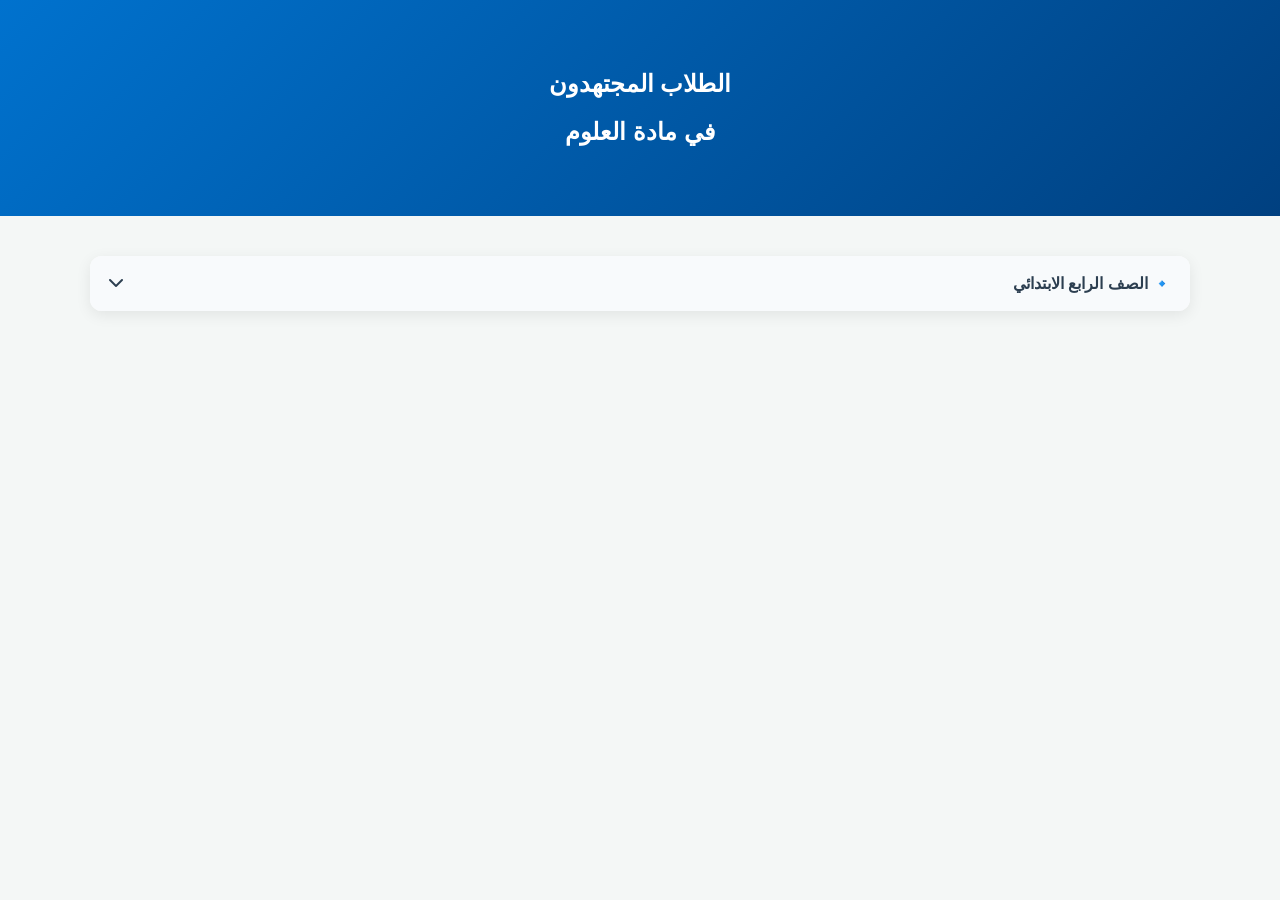
==== commit dd1d5731: "Update index.html" ====
--- a/index.html
+++ b/index.html
@@ -2,413 +2,62 @@
 <html lang="ar" dir="rtl">
 <head>
     <meta charset="UTF-8">
-    <meta name="viewport" content="width=device-width, initial-scale=1.0">
     <title>الطلاب المجتهدون - في مادة العلوم</title>
-    <link rel="stylesheet" href="style.css">
     <link rel="stylesheet" href="https://cdnjs.cloudflare.com/ajax/libs/font-awesome/6.4.0/css/all.min.css">
     <style>
-        :root {
-            --primary: #0072ce;
-            --accent: #ff9800;
-            --bg-light: #f4f7f6;
-            --card-bg: #ffffff;
-            --text-dark: #2c3e50;
-            --shadow: 0 4px 15px rgba(0,0,0,0.08);
-        }
-
-        body {
-            font-family: 'Segoe UI', Tahoma, Geneva, Verdana, sans-serif;
-            background-color: var(--bg-light);
-            margin: 0;
-            padding: 0;
-            color: var(--text-dark);
-        }
-
-        /* الشريط العلوي */
-        .top-nav {
-            background-color: var(--card-bg);
-            box-shadow: var(--shadow);
-            position: sticky;
-            top: 0;
-            z-index: 1000;
-        }
-        .nav-container {
-            max-width: 1100px;
-            margin: 0 auto;
-            padding: 15px 20px;
-            display: flex;
-            justify-content: space-between;
-            align-items: center;
-        }
-        .brand-logo {
-            font-size: 1.3rem;
-            font-weight: bold;
-            color: var(--primary);
-        }
-
-        /* الواجهة الترحيبية */
-        .hero {
-            text-align: center;
-            padding: 60px 20px 40px 20px;
-            background: linear-gradient(135deg, #0072ce 0%, #004080 100%);
-            color: white;
-            border-bottom-left-radius: 30px;
-            border-bottom-right-radius: 30px;
-        }
-        .hero h1 {
-            font-size: 2.8rem;
-            margin: 0 0 10px 0;
-            font-weight: 800;
-        }
-        .hero h2 {
-            font-size: 1.6rem;
-            margin: 0 0 25px 0;
-            color: var(--accent);
-            font-weight: 600;
-        }
-        .search-container {
-            max-width: 600px;
-            margin: 0 auto;
-            display: flex;
-            gap: 10px;
-        }
-        .search-input {
-            width: 100%;
-            padding: 14px 20px;
-            border-radius: 50px;
-            border: none;
-            font-size: 1rem;
-            outline: none;
-            box-shadow: var(--shadow);
-        }
-
-        /* قسم أوائل الطلبة */
-        .leaderboard-section {
-            max-width: 1100px;
-            margin: 40px auto 20px auto;
-            padding: 0 20px;
-        }
-        .section-title {
-            text-align: center;
-            font-size: 1.6rem;
-            color: var(--primary);
-            margin-bottom: 25px;
-        }
-        .top-students-grid {
-            display: grid;
-            grid-template-columns: repeat(auto-fit, minmax(240px, 1fr));
-            gap: 20px;
-        }
-        .student-card {
-            background: var(--card-bg);
-            border-radius: 15px;
-            padding: 20px;
-            text-align: center;
-            box-shadow: var(--shadow);
-            border-top: 5px solid var(--accent);
-        }
-        .badge-icon {
-            font-size: 2.5rem;
-            color: #ffd700;
-            margin-bottom: 10px;
-        }
-
-        /* شجرة المناهج الدراسية والمراحل */
-        .curriculum-section {
-            max-width: 1100px;
-            margin: 40px auto;
-            padding: 0 20px;
-        }
-
-        .stage-container {
-            margin-bottom: 40px;
-        }
-        .stage-title {
-            font-size: 1.4rem;
-            font-weight: bold;
-            color: var(--primary);
-            margin-bottom: 15px;
-            display: flex;
-            align-items: center;
-            gap: 10px;
-            border-bottom: 2px solid #e1e8ed;
-            padding-bottom: 8px;
-        }
-
-        /* شبكة الصفوف الأفقية المتجاورة */
-        .grades-horizontal-grid {
-            display: grid;
-            grid-template-columns: repeat(auto-fit, minmax(300px, 1fr));
-            gap: 20px;
-        }
-
-        .grade-card {
-            background: var(--card-bg);
-            border-radius: 12px;
-            box-shadow: var(--shadow);
-            border: 1px solid #e2e8f0;
-            overflow: hidden;
-            display: flex;
-            flex-direction: column;
-        }
-        .grade-header {
-            padding: 18px 20px;
-            background: #f8fafc;
-            font-size: 1.1rem;
-            font-weight: bold;
-            cursor: pointer;
-            display: flex;
-            justify-content: space-between;
-            align-items: center;
-            border-bottom: 1px solid #edf2f7;
-            transition: background 0.2s;
-        }
-        .grade-header:hover {
-            background: #eef5fc;
-        }
-        .grade-content {
-            display: none;
-            padding: 15px 20px;
-            background: #ffffff;
-        }
-
-        /* تفريع الترام والوحدات والدروس */
-        .term-title {
-            font-weight: bold;
-            color: var(--primary);
-            margin: 10px 0 8px 0;
-            font-size: 1rem;
-            border-right: 3px solid var(--accent);
-            padding-right: 8px;
-        }
-        .unit-box {
-            margin-bottom: 10px;
-        }
-        .unit-title {
-            font-weight: 600;
-            color: #4a5568;
-            cursor: pointer;
-            padding: 5px 0;
-            font-size: 0.95rem;
-        }
-        .lessons-list {
-            display: none;
-            margin-right: 15px;
-            list-style: none;
-            padding: 0;
-        }
-        .lesson-item {
-            background: #f8fafc;
-            padding: 10px 12px;
-            border-radius: 6px;
-            margin-bottom: 6px;
-            border: 1px solid #e2e8f0;
-        }
-        .lesson-name {
-            font-weight: bold;
-            margin-bottom: 6px;
-            color: #2d3748;
-            font-size: 0.9rem;
-        }
-        .resource-buttons {
-            display: flex;
-            gap: 8px;
-            flex-wrap: wrap;
-        }
-        .res-btn {
-            padding: 5px 10px;
-            border-radius: 4px;
-            text-decoration: none;
-            font-size: 0.8rem;
-            font-weight: bold;
-            color: white;
-            display: flex;
-            align-items: center;
-            gap: 4px;
-        }
+        :root { --primary: #0072ce; --accent: #ff9800; --bg-light: #f4f7f6; --card-bg: #ffffff; --shadow: 0 4px 15px rgba(0,0,0,0.08); }
+        body { font-family: 'Segoe UI', sans-serif; background-color: var(--bg-light); margin: 0; color: #2c3e50; }
+        .hero { text-align: center; padding: 50px 20px; background: linear-gradient(135deg, #0072ce, #004080); color: white; border-bottom-radius: 30px; }
+        .curriculum-section { max-width: 1100px; margin: 40px auto; padding: 0 20px; }
+        .grades-horizontal-grid { display: grid; grid-template-columns: repeat(auto-fit, minmax(320px, 1fr)); gap: 20px; }
+        .grade-card { background: white; border-radius: 12px; box-shadow: var(--shadow); overflow: hidden; }
+        .grade-header { padding: 18px; background: #f8fafc; font-weight: bold; cursor: pointer; display: flex; justify-content: space-between; }
+        .grade-content { display: none; padding: 15px; }
+        .term-title { font-weight: bold; color: var(--primary); margin: 10px 0; border-right: 3px solid var(--accent); padding-right: 8px; }
+        .lesson-item { background: #f8fafc; padding: 10px; margin-bottom: 8px; border-radius: 6px; }
+        .resource-buttons { display: flex; gap: 5px; margin-top: 8px; }
+        .res-btn { padding: 5px 8px; border-radius: 4px; color: white; font-size: 0.75rem; text-decoration: none; font-weight: bold; }
         .btn-summary { background-color: #28a745; }
         .btn-exam { background-color: #0072ce; }
         .btn-bank { background-color: #6f42c1; }
         .btn-video { background-color: #dc3545; }
-
         .active-display { display: block !important; }
     </style>
 </head>
 <body>
 
-    <!-- الشريط العلوي -->
-    <header class="top-nav">
-        <div class="nav-container">
-            <div class="brand-logo">منصة العلوم الرقمية</div>
-            <div>
-                <a href="#curriculum" style="text-decoration:none; font-weight:bold; color:var(--primary);">المناهج الدراسية</a>
-            </div>
-        </div>
-    </header>
-
-    <!-- الواجهة الترحيبية -->
     <section class="hero">
         <h1>الطلاب المجتهدون</h1>
         <h2>في مادة العلوم</h2>
-        <div class="search-container">
-            <input type="text" class="search-input" placeholder="ابحث عن درس، وحدة، أو صف دراسي...">
+    </section>
+
+    <section class="curriculum-section">
+        <!-- مثال للصف الرابع (يمكنك تكراره لباقي الصفوف بنفس الطريقة) -->
+        <div class="grades-horizontal-grid">
+            <div class="grade-card">
+                <div class="grade-header" onclick="toggleElement('grade4')">
+                    <span>🔹 الصف الرابع الابتدائي</span>
+                    <i class="fas fa-chevron-down"></i>
+                </div>
+                <div id="grade4" class="grade-content">
+                    <div class="term-title">الفصل الدراسي الأول</div>
+                    <div class="lesson-item">
+                        <div style="font-weight:bold;">الدرس الأول: التكيف والبقاء</div>
+                        <div class="resource-buttons">
+                            <a href="#" class="res-btn btn-summary">الملخص</a>
+                            <a href="#" class="res-btn btn-exam">الاختبار</a>
+                            <a href="#" class="res-btn btn-bank">الأسئلة</a>
+                            <a href="#" class="res-btn btn-video">الشرح</a>
+                        </div>
+                    </div>
+                </div>
+            </div>
+            <!-- كرر كود الصف الرابع هنا لبقية الصفوف مع تغيير الـ id -->
         </div>
     </section>
 
-    <!-- لوحة شرف أوائل الطلبة -->
-    <section class="leaderboard-section">
-        <h2 class="section-title">🏆 أوائل الطلبة المتفوقين</h2>
-        <div class="top-students-grid">
-            <div class="student-card">
-                <i class="fas fa-trophy badge-icon"></i>
-                <h3>أحمد محمد</h3>
-                <p>الصف الرابع الابتدائي</p>
-            </div>
-            <div class="student-card">
-                <i class="fas fa-medal badge-icon" style="color: #c0c0c0;"></i>
-                <h3>مريم علي</h3>
-                <p>الصف السادس الابتدائي</p>
-            </div>
-            <div class="student-card">
-                <i class="fas fa-award badge-icon" style="color: #cd7f32;"></i>
-                <h3>عمر محمود</h3>
-                <p>الصف الأول الإعدادي</p>
-            </div>
-        </div>
-    </section>
-
-    <!-- أقسام المراحل والصفوف الأفقية -->
-    <section class="curriculum-section" id="curriculum">
-        
-        <!-- 🏫 أولاً: المرحلة الابتدائية -->
-        <div class="stage-container">
-            <div class="stage-title">
-                <i class="fas fa-child"></i> المرحلة الابتدائية
-            </div>
-            
-            <div class="grades-horizontal-grid">
-                
-                <!-- الصف الرابع -->
-                <div class="grade-card">
-                    <div class="grade-header" onclick="toggleElement('grade4')">
-                        <span>🔹 الصف الرابع الابتدائي</span>
-                        <i class="fas fa-chevron-down"></i>
-                    </div>
-                    <div id="grade4" class="grade-content">
-                        <div class="term-title"> الفصل الدراسي الأول</div>
-                        <div class="unit-box">
-                            <div class="unit-title" onclick="toggleElement('unit4-1')">📂 الوحدة الأولى: الأنظمة الحية</div>
-                            <ul id="unit4-1" class="lessons-list">
-                                <li class="lesson-item">
-                                    <div class="lesson-name">📄 الدرس الأول: التكيف والبقاء</div>
-                                    <div class="resource-buttons">
-                                        <a href="summaries.html" class="res-btn btn-summary"><i class="fas fa-book"></i> الملخص</a>
-                                        <a href="exams.html" class="res-btn btn-exam"><i class="fas fa-pen"></i> الاختبار</a>
-                                        <a href="#" class="res-btn btn-bank"><i class="fas fa-question-circle"></i> بنك الأسئلة</a>
-                                        <a href="#" class="res-btn btn-video"><i class="fas fa-video"></i> الشرح</a>
-                                    </div>
-                                </li>
-                            </ul>
-                        </div>
-                    </div>
-                </div>
-
-                <!-- الصف الخامس -->
-                <div class="grade-card">
-                    <div class="grade-header" onclick="toggleElement('grade5')">
-                        <span>🔹 الصف الخامس الابتدائي</span>
-                        <i class="fas fa-chevron-down"></i>
-                    </div>
-                    <div id="grade5" class="grade-content">
-                        <div class="term-title"> الفصل الدراسي الأول</div>
-                        <div class="unit-box">
-                            <div class="unit-title" onclick="toggleElement('unit5-1')">📂 الوحدة الأولى: العلاقات بين الكائنات</div>
-                            <ul id="unit5-1" class="lessons-list">
-                                <li class="lesson-item">
-                                    <div class="lesson-name">📄 الدرس الأول: احتياجات النبات</div>
-                                    <div class="resource-buttons">
-                                        <a href="summaries.html" class="res-btn btn-summary"><i class="fas fa-book"></i> الملخص</a>
-                                        <a href="exams.html" class="res-btn btn-exam"><i class="fas fa-pen"></i> الاختبار</a>
-                                        <a href="#" class="res-btn btn-bank"><i class="fas fa-question-circle"></i> بنك الأسئلة</a>
-                                        <a href="#" class="res-btn btn-video"><i class="fas fa-video"></i> الشرح</a>
-                                    </div>
-                                </li>
-                            </ul>
-                        </div>
-                    </div>
-                </div>
-
-                <!-- الصف السادس -->
-                <div class="grade-card">
-                    <div class="grade-header" onclick="toggleElement('grade6')">
-                        <span>🔹 الصف السادس الابتدائي</span>
-                        <i class="fas fa-chevron-down"></i>
-                    </div>
-                    <div id="grade6" class="grade-content">
-                        <div class="term-title"> الفصل الدراسي الأول</div>
-                        <p style="color:#777; font-size:0.85rem;">سيتم إضافة الوحدات قريباً...</p>
-                    </div>
-                </div>
-
-            </div>
-        </div>
-
-        <!-- 🏫 ثانياً: المرحلة الإعدادية -->
-        <div class="stage-container">
-            <div class="stage-title">
-                <i class="fas fa-user-graduates"></i> المرحلة الإعدادية
-            </div>
-            
-            <div class="grades-horizontal-grid">
-                
-                <!-- الصف الأول الإعدادي -->
-                <div class="grade-card">
-                    <div class="grade-header" onclick="toggleElement('prep1')">
-                        <span>🔸 الصف الأول الإعدادي</span>
-                        <i class="fas fa-chevron-down"></i>
-                    </div>
-                    <div id="prep1" class="grade-content">
-                        <div class="term-title"> الفصل الدراسي الأول</div>
-                        <p style="color:#777; font-size:0.85rem;">سيتم إضافة الوحدات قريباً...</p>
-                    </div>
-                </div>
-
-                <!-- الصف الثاني الإعدادي -->
-                <div class="grade-card">
-                    <div class="grade-header" onclick="toggleElement('prep2')">
-                        <span>🔸 الصف الثاني الإعدادي</span>
-                        <i class="fas fa-chevron-down"></i>
-                    </div>
-                    <div id="prep2" class="grade-content">
-                        <div class="term-title"> الفصل الدراسي الأول</div>
-                        <p style="color:#777; font-size:0.85rem;">سيتم إضافة الوحدات قريباً...</p>
-                    </div>
-                </div>
-
-                <!-- الصف الثالث الإعدادي -->
-                <div class="grade-card">
-                    <div class="grade-header" onclick="toggleElement('prep3')">
-                        <span>🔸 الصف الثالث الإعدادي</span>
-                        <i class="fas fa-chevron-down"></i>
-                    </div>
-                    <div id="prep3" class="grade-content">
-                        <div class="term-title"> الفصل الدراسي الأول</div>
-                        <p style="color:#777; font-size:0.85rem;">سيتم إضافة الوحدات قريباً...</p>
-                    </div>
-                </div>
-
-            </div>
-        </div>
-
-    </section>
-
     <script>
-        function toggleElement(id) {
-            const el = document.getElementById(id);
-            if (el) {
-                el.classList.toggle('active-display');
-            }
-        }
+        function toggleElement(id) { document.getElementById(id).classList.toggle('active-display'); }
     </script>
 </body>
 </html>
